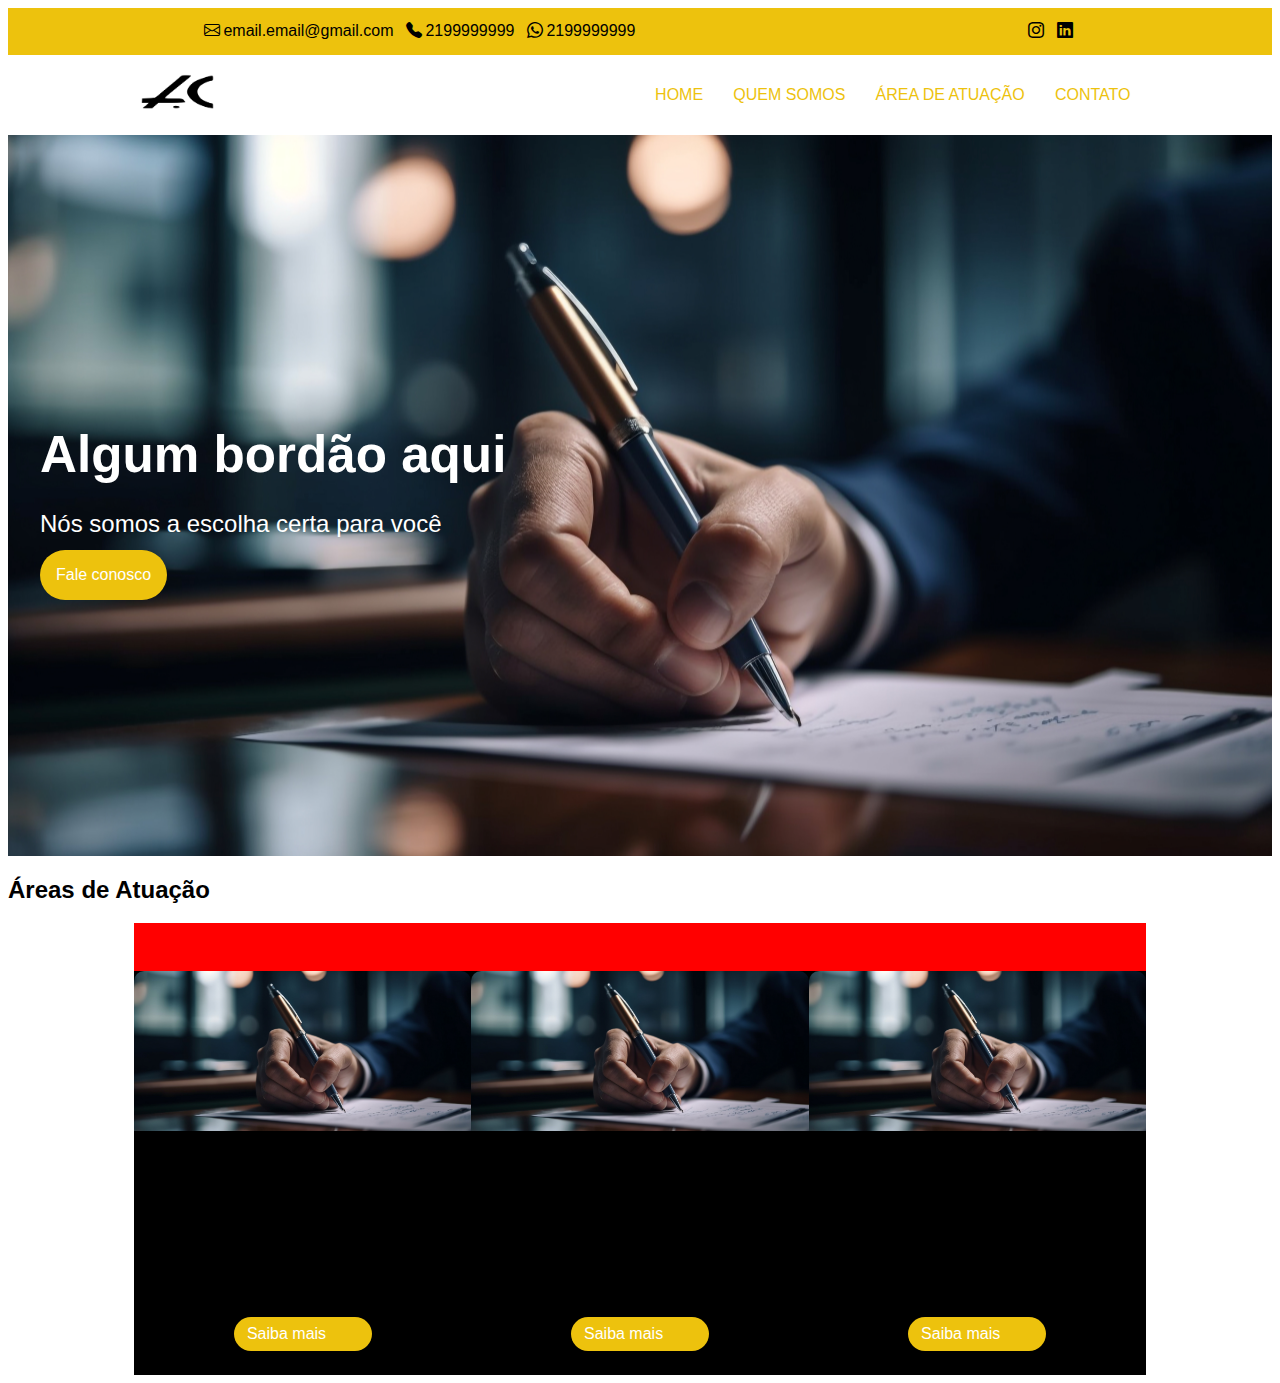
==== index.html @ ac0b1f2a "Parte inicial do projeto" ====
<!DOCTYPE html>
<html lang="pt-br">
<head>
    <meta charset="UTF-8">
    <meta name="viewport" content="width=device-width, initial-scale=1.0">
    <link href="https://cdn.jsdelivr.net/npm/bootstrap@5.3.0-alpha1/dist/css/bootstrap.min.css" rel="stylesheet"
        integrity="sha384-GLhlTQ8iRABdZLl6O3oVMWSktQOp6b7In1Zl3/Jr59b6EGGoI1aFkw7cmDA6j6gD" crossorigin="anonymous">
    <link rel="stylesheet" href="https://cdn.jsdelivr.net/npm/bootstrap-icons@1.10.3/font/bootstrap-icons.css">
    <link rel="shortcut icon" href="imgs/favicon.ico" type="image/x-icon">
    <title></title>
    <link rel="stylesheet" href="style.css">
</head>
<body>
    <div class="simple-contact">
        <ul>
            <li>
                <a href="">
                    <i class="bi bi-envelope"></i>
                    <p>email.email@gmail.com</p>
                </a>
            </li>
            <li>
                <a href="">
                    <i class="bi bi-telephone-fill"></i>
                    <p>2199999999</p>
                </a>
            </li>
            <li>
                <a href="">
                    <i class="bi bi-whatsapp"></i>
                    <p>2199999999</p>
                </a>
            </li>
        </ul>
        <ul>
            <li>
                <a href="">
                    <i class="bi bi-instagram"></i>
                </a>
            </li>
            <li>
                <a href="">
                    <i class="bi bi-linkedin"></i>
                </a>
            </li>
        </ul>
    </div>
    <div class="simple-header">
        <img src="imgs/LOGO ESCRITÓRIO.png.png" alt="">
        <ul>
            <li>
                <a href="">Home</a>
            </li>
            <li>
                <a href="">Quem Somos</a>
            </li>
            <li>
                <a href="">Área de Atuação</a>
            </li>
            <li>
                <a href="">Contato</a>
            </li>
        </ul>
    </div>
    <div class="main-header">
        <div class="main-header-text">
            <h1 class="bordao">Algum bordão aqui</h1>
            <p>Nós somos a escolha certa para você</p>
            <a href="">
                Fale conosco
            </a>
        </div>
    </div>
    <div class="area-atuacao">
        <h2>
            Áreas de Atuação
        </h2>
        <div class="area-atuacao-layout">
            <div class="layout">
                <div class="card-img">

                </div>
                <h3>
                    Título aqui
                </h3>
                <p>
                    Lorem ipsum dolor sit amet consectetur adipisicing elit. 
                    Aut officia laudantium dignissimos itaque non recusandae perferendis magni, 
                    illo similique nihil quasi ducimus eum nesciunt consequatur(...)
                </p>
                <a href="">Saiba mais</a>
            </div>
            <div class="layout">
                <div class="card-img">

                </div>
                <h3>
                    Título aqui
                </h3>
                <p>
                    Lorem ipsum dolor sit amet consectetur adipisicing elit. 
                    Aut officia laudantium dignissimos itaque non recusandae perferendis magni, 
                    illo similique nihil quasi ducimus eum nesciunt consequatur(...)
                </p>
                <a href="">Saiba mais</a>
            </div>
            <div class="layout">
                <div class="card-img">

                </div>
                <h3>
                    Título aqui
                </h3>
                <p>
                    Lorem ipsum dolor sit amet consectetur adipisicing elit. 
                    Aut officia laudantium dignissimos itaque non recusandae perferendis magni, 
                    illo similique nihil quasi ducimus eum nesciunt consequatur(...)
                </p>
                <a href="">Saiba mais</a>
            </div>
        </div>
    </div>
</body>
</html>
---- style.css ----
html, p, ul, li, a{
    padding: 0;
    margin: 0;
    font-family: 'Helvetica Neue', Helvetica, Arial, sans-serif;
}

.simple-contact{
    background-color: #edc20d;
    display: flex;
    justify-content: space-around;
    padding: 0.1em;
    align-items: center;
}

.simple-contact ul{
    display: flex;
    justify-content: space-between;
    padding: 0.5em;
    list-style: none;
}

.simple-contact ul li{
    display: flex;
    padding: 0.3em;
}

.simple-contact ul li a{
    display: flex;
    text-decoration: none;
    color: black;
}

.simple-contact ul li a i{
    margin-right: 0.2em;
    font-size: 1em;
}

.simple-contact ul li a p{
    margin-right: 0.2em;
    font-size: 1em;
}

.simple-header{
    height: 5em;
    display: flex;
    width: 80%;
    justify-content: center;
    margin: auto;
    justify-content: space-between;
    align-items: center;
}

.simple-header img{
    height: 3em;
}

.simple-header ul{
    display: flex;
    width: 50%;
    justify-content: space-around;
    list-style: none;
    align-items: center;
}

.simple-header a{
    text-decoration: none;
    text-transform: uppercase;
    color: #edc20d;
}

.simple-header a:hover{
    color: #b39210;
    transition: 0.8s;
}

.main-header{
    padding-top: 16em;
    padding-bottom: 16em;
    background-image: url('imgs/empresario-focado-assina-documentos-em-reuniao-corporativa-gerada-por-ia.jpg');
    background-size: cover;
    background-repeat: no-repeat;
    background-position: center;
}

.main-header-text{
    margin-left: 2em;
}

.main-header-text .bordao{
    color: #fff;
    font-size: 3.2em;
    margin-bottom: .5em;
}

.main-header-text p{
    margin-bottom: .5em;
    color: #fff;
    font-size: 1.5em;
}

.main-header-text a{ 
    display: inline-block;
    color: #fff;
    font-size: 1em;
    text-decoration: none;
    padding: 1em;
    background-color: #edc20d;
    border-radius: 2em;
}

.main-header-text a:hover{
    background-color: #b39210;
    transition: 0.8s;
}

.area-atuacao-layout{ 
    margin: 0;
    margin: auto;
    width: 80%;
    background-color: red;
    display: flex;
    justify-content: space-between;
}

.layout{
    margin-top: 3em;
    padding-bottom: 1.5em;
    width: 25em;
    background-color: black;
}

.layout h3{
    margin-bottom: .5em;
}

.card-img{
    border-radius: 10px 10px 0 0;
    margin: 0;
    padding-top: 5em;
    padding-bottom: 5em;
    background-image: url('imgs/empresario-focado-assina-documentos-em-reuniao-corporativa-gerada-por-ia.jpg');
    background-size: cover;
    background-repeat: no-repeat;
    background-position: center;
    margin-bottom: 2em;
}

.layout a{
    display: block;
    text-decoration: none;
    color: #fff;
    padding: .5em .8em .5em .8em;
    background-color: #edc20d;
    margin-top: 2em;
    width: 7em;
    margin-left: auto;
    margin-right: auto;
    border-radius: 1.5em;
}

.layout a:hover{
    background-color: #b39210;
    transition: 0.8s;
}
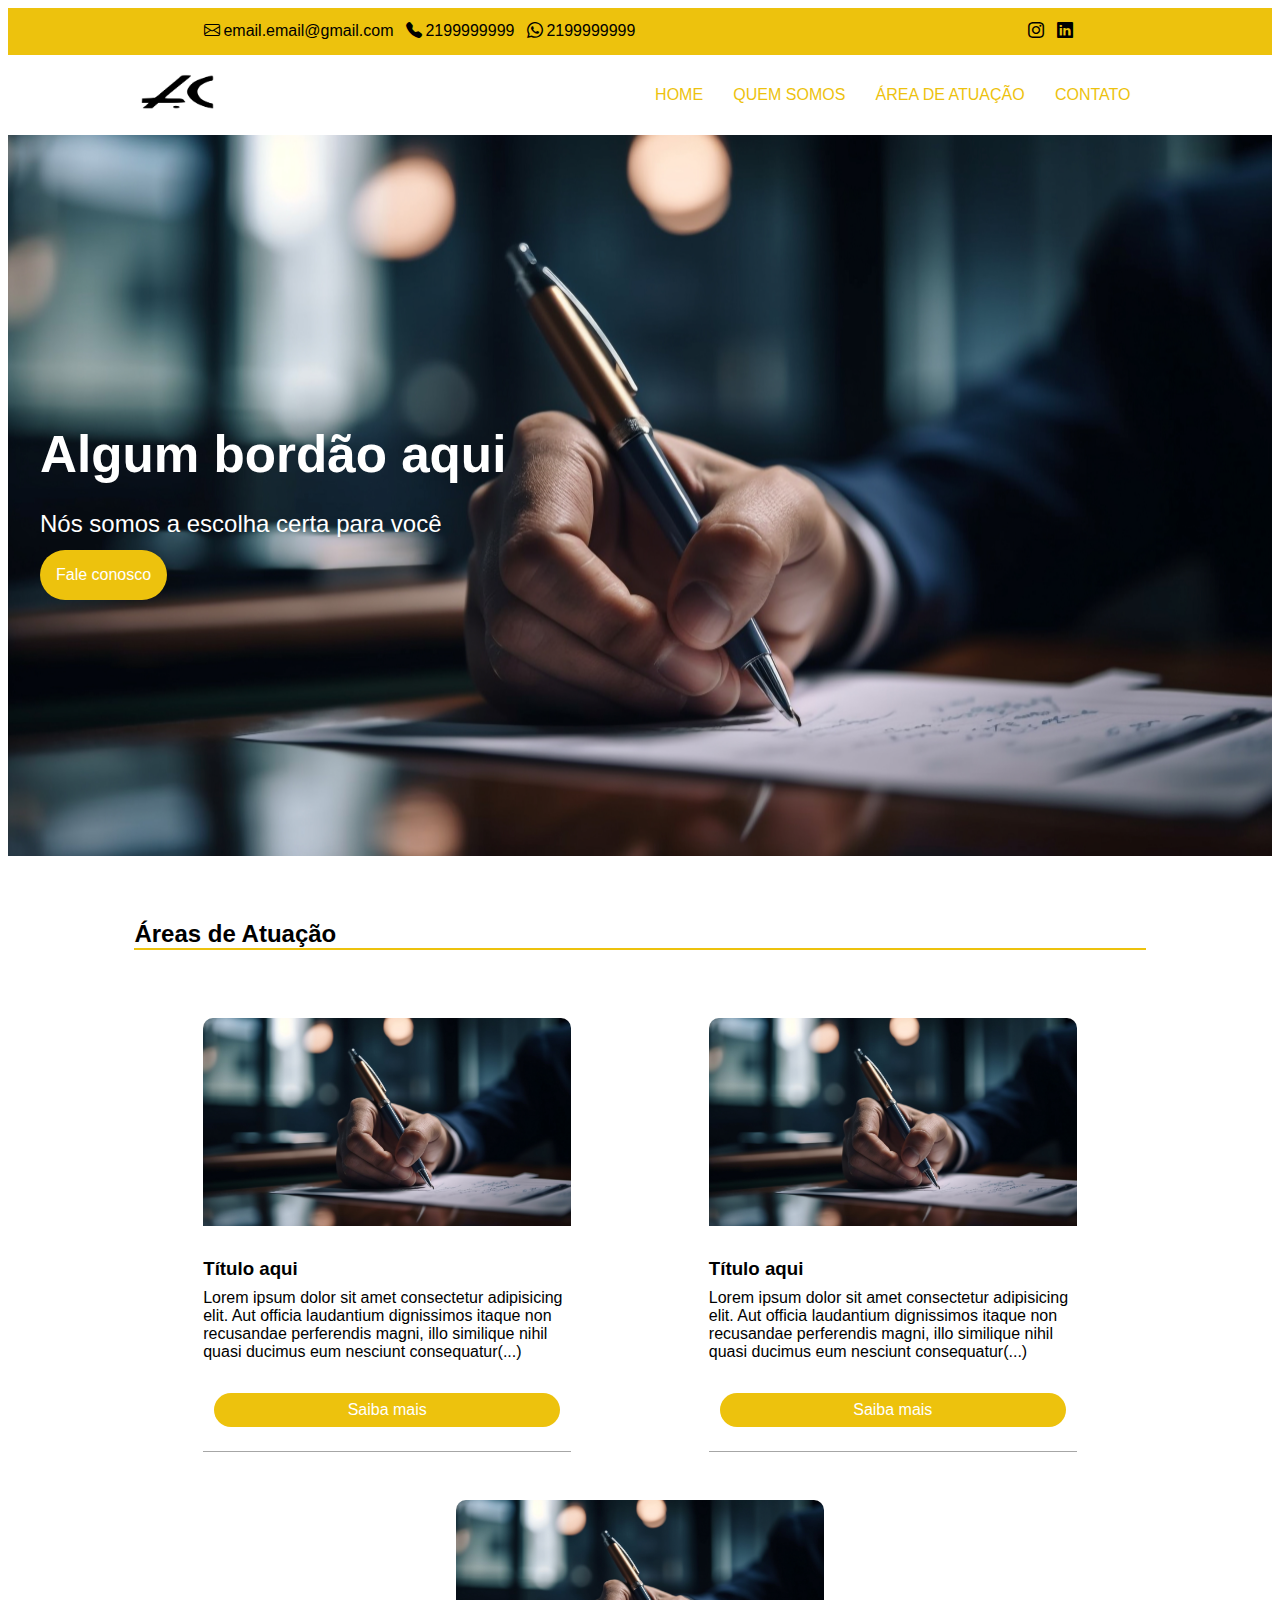
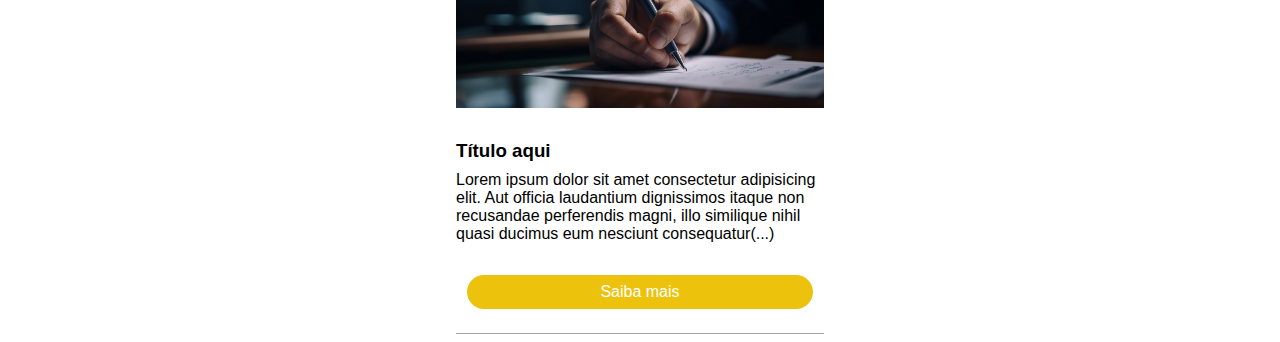
==== commit 089dc1fc: "Área de Atuação iniciada" ====
--- a/index.html
+++ b/index.html
@@ -6,7 +6,7 @@
     <link href="https://cdn.jsdelivr.net/npm/bootstrap@5.3.0-alpha1/dist/css/bootstrap.min.css" rel="stylesheet"
         integrity="sha384-GLhlTQ8iRABdZLl6O3oVMWSktQOp6b7In1Zl3/Jr59b6EGGoI1aFkw7cmDA6j6gD" crossorigin="anonymous">
     <link rel="stylesheet" href="https://cdn.jsdelivr.net/npm/bootstrap-icons@1.10.3/font/bootstrap-icons.css">
-    <link rel="shortcut icon" href="imgs/favicon.ico" type="image/x-icon">
+    <link rel="shortcut icon" href="imgs/LOGO ESCRITÓRIO.png.png" type="image/x-icon">
     <title></title>
     <link rel="stylesheet" href="style.css">
 </head>
--- a/style.css
+++ b/style.css
@@ -113,20 +113,48 @@
     transition: 0.8s;
 }
 
+.area-atuacao{
+    margin-top: 4em;
+}
+
+.area-atuacao{
+    width: 80%;
+    margin-left: auto;
+    margin-right: auto;
+}
+
+.area-atuacao h2{
+
+    margin-left: 0;
+    border-bottom: .1em solid #edc20d;
+}
+
+.linha{
+    padding-top: .2em;
+    margin-left: 9.8em;
+    width: 10em;
+    padding-right: .1em;
+    background-color: #edc20d;
+}
+
 .area-atuacao-layout{ 
     margin: 0;
     margin: auto;
-    width: 80%;
-    background-color: red;
+    width: 100%;
+    /*background-color: red;*/
     display: flex;
     justify-content: space-between;
+    flex-wrap: wrap;
 }
 
 .layout{
+    margin-left: auto;
+    margin-right: auto;
     margin-top: 3em;
     padding-bottom: 1.5em;
-    width: 25em;
-    background-color: black;
+    width: 23em;
+   /* background-color: black;*/
+    border-bottom: .1em solid #a6a6a6;
 }
 
 .layout h3{
@@ -137,7 +165,7 @@
     border-radius: 10px 10px 0 0;
     margin: 0;
     padding-top: 5em;
-    padding-bottom: 5em;
+    padding-bottom: 8em;
     background-image: url('imgs/empresario-focado-assina-documentos-em-reuniao-corporativa-gerada-por-ia.jpg');
     background-size: cover;
     background-repeat: no-repeat;
@@ -146,13 +174,15 @@
 }
 
 .layout a{
+    text-align: center;
+    font-size: 1em;
     display: block;
     text-decoration: none;
     color: #fff;
     padding: .5em .8em .5em .8em;
     background-color: #edc20d;
     margin-top: 2em;
-    width: 7em;
+    width: 20em;
     margin-left: auto;
     margin-right: auto;
     border-radius: 1.5em;
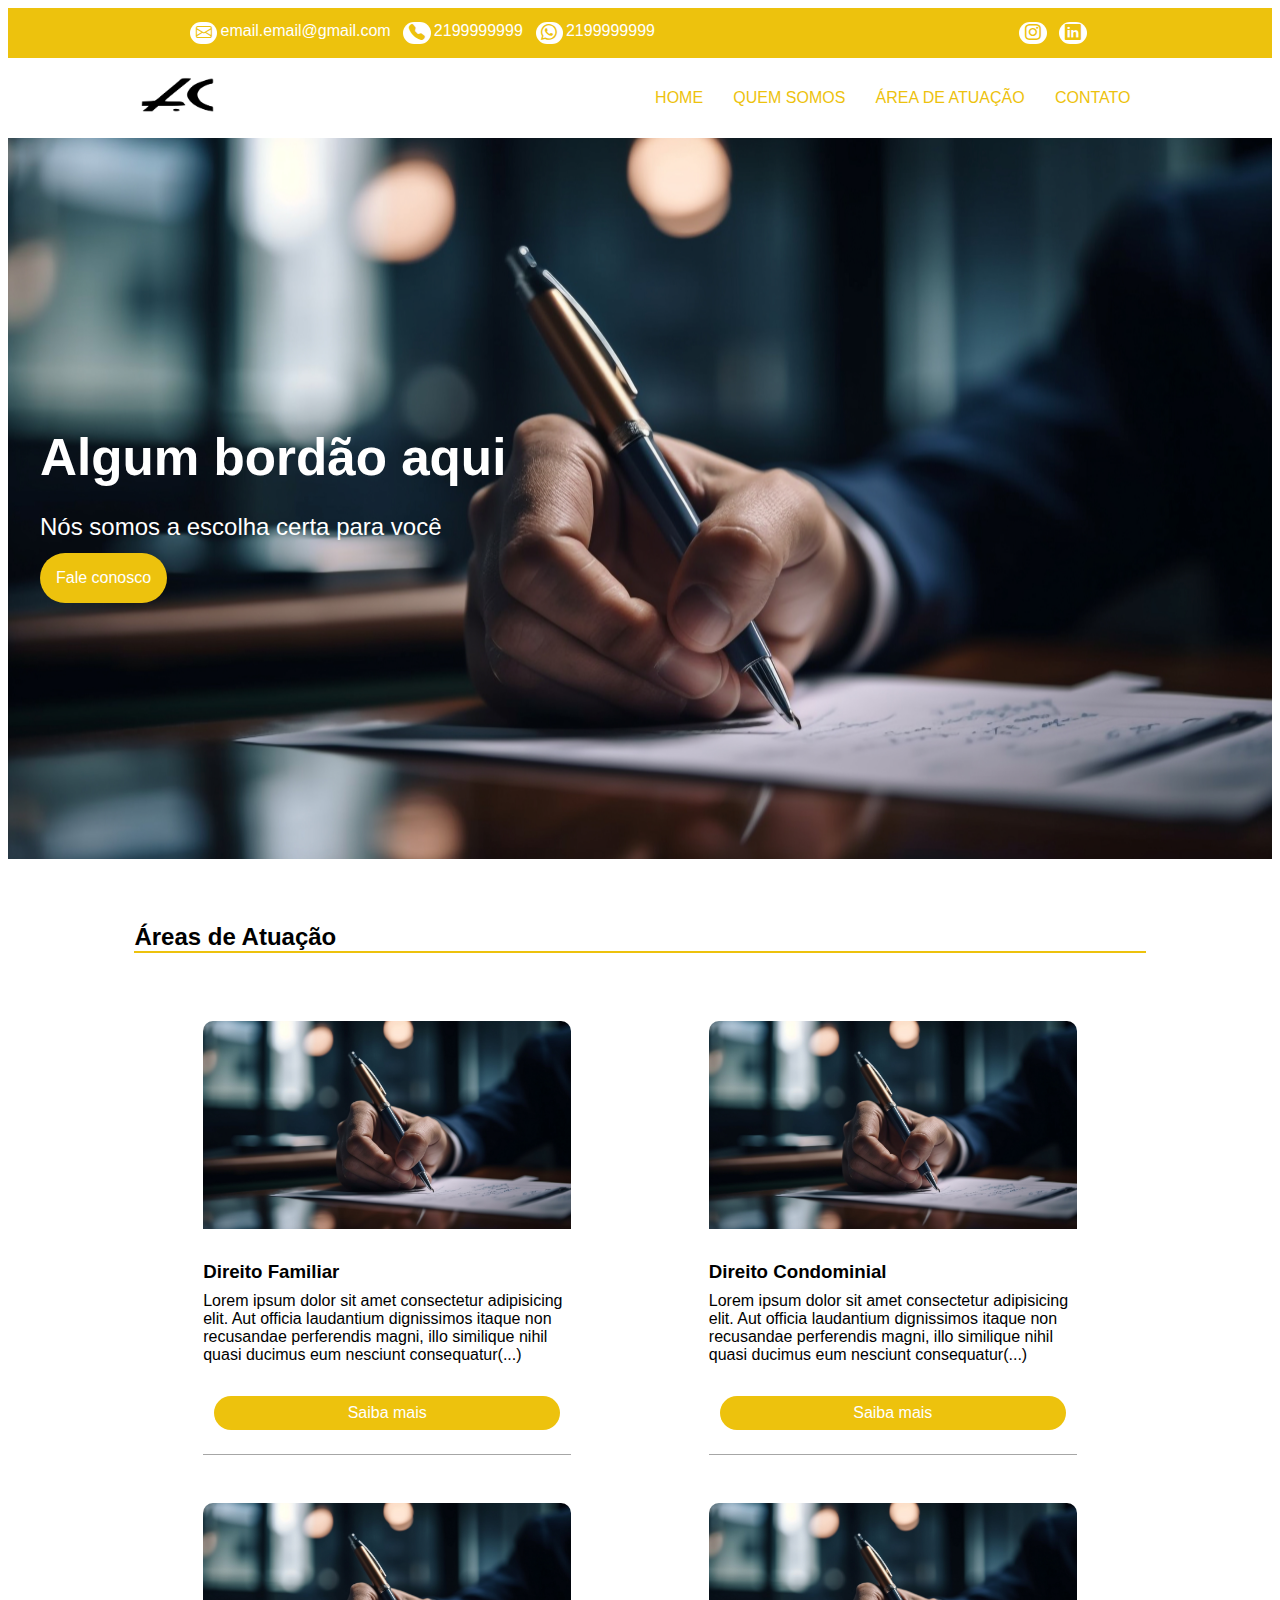
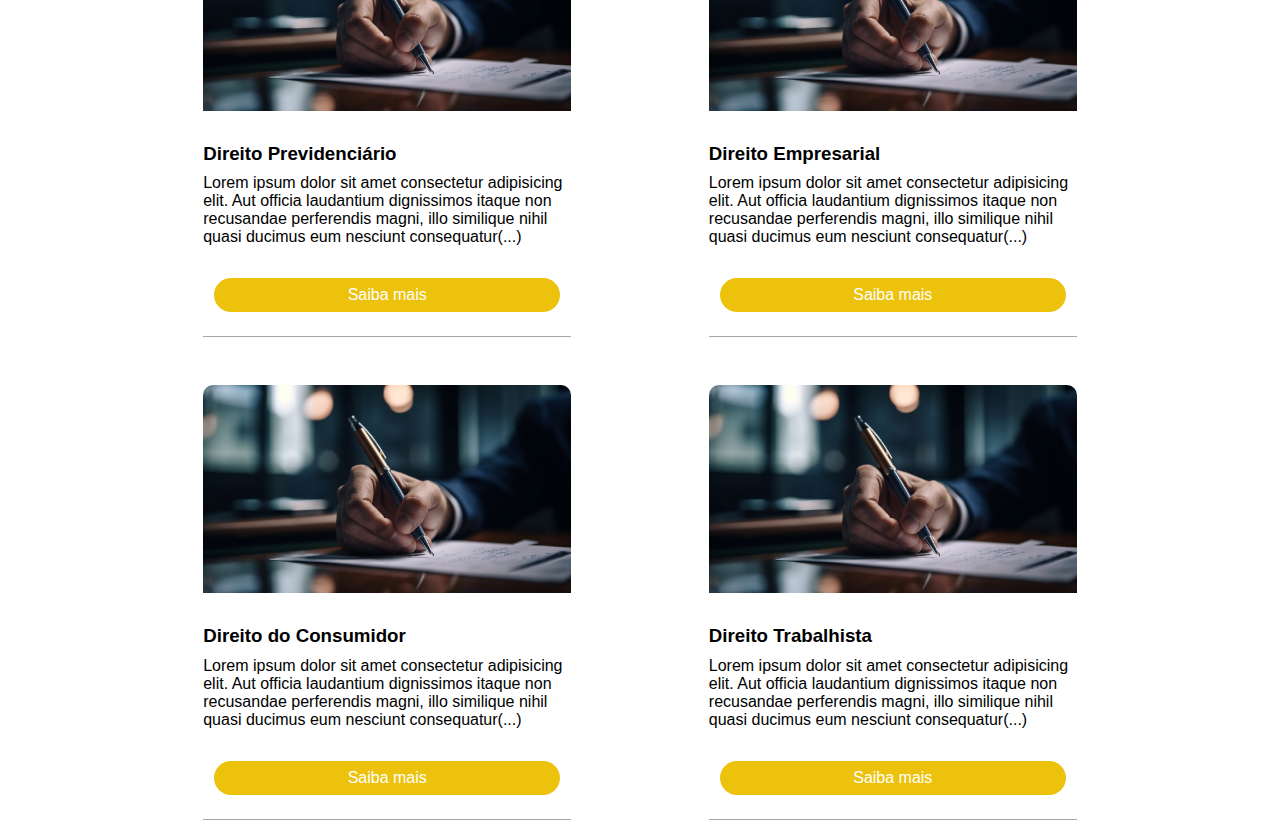
==== commit 11672d6b: "testando ajustes para tela responsiva" ====
--- a/index.html
+++ b/index.html
@@ -20,7 +20,7 @@
                 </a>
             </li>
             <li>
-                <a href="">
+                <a href="tel:5521994935896">
                     <i class="bi bi-telephone-fill"></i>
                     <p>2199999999</p>
                 </a>
@@ -77,48 +77,333 @@
         </h2>
         <div class="area-atuacao-layout">
             <div class="layout">
-                <div class="card-img">
+                <div class="card-img"></div>
+                <h3>Direito Familiar</h3>
+                <p>
+                    Lorem ipsum dolor sit amet consectetur adipisicing elit. 
+                    Aut officia laudantium dignissimos itaque non recusandae perferendis magni, 
+                    illo similique nihil quasi ducimus eum nesciunt consequatur(...)
+                </p>
+                <!-- Transforme o botão em um link -->
+                <a href="#" class="saiba-mais" data-modal="myModal1">Saiba mais</a>
+            </div>
+            <div class="layout">
+                <div class="card-img"></div>
+                <h3>Direito Condominial</h3>
+                <p>
+                    Lorem ipsum dolor sit amet consectetur adipisicing elit. 
+                    Aut officia laudantium dignissimos itaque non recusandae perferendis magni, 
+                    illo similique nihil quasi ducimus eum nesciunt consequatur(...)
+                </p>
+                <!-- Transforme o botão em um link -->
+                <a href="#" class="saiba-mais" data-modal="myModal2">Saiba mais</a>
+            </div>
+            <div class="layout">
+                <div class="card-img"></div>
+                <h3>Direito Previdenciário</h3>
+                <p>
+                    Lorem ipsum dolor sit amet consectetur adipisicing elit. 
+                    Aut officia laudantium dignissimos itaque non recusandae perferendis magni, 
+                    illo similique nihil quasi ducimus eum nesciunt consequatur(...)
+                </p>
+                <!-- Transforme o botão em um link -->
+                <a href="#" class="saiba-mais" data-modal="myModal3">Saiba mais</a>
+            </div>
+            <div class="layout">
+                <div class="card-img"></div>
+                <h3>Direito Empresarial</h3>
+                <p>
+                    Lorem ipsum dolor sit amet consectetur adipisicing elit. 
+                    Aut officia laudantium dignissimos itaque non recusandae perferendis magni, 
+                    illo similique nihil quasi ducimus eum nesciunt consequatur(...)
+                </p>
+                <!-- Transforme o botão em um link -->
+                <a href="#" class="saiba-mais" data-modal="myModal4">Saiba mais</a>
+            </div>
+            <div class="layout">
+                <div class="card-img"></div>
+                <h3>Direito do Consumidor</h3>
+                <p>
+                    Lorem ipsum dolor sit amet consectetur adipisicing elit. 
+                    Aut officia laudantium dignissimos itaque non recusandae perferendis magni, 
+                    illo similique nihil quasi ducimus eum nesciunt consequatur(...)
+                </p>
+                <!-- Transforme o botão em um link -->
+                <a href="#" class="saiba-mais" data-modal="myModal5">Saiba mais</a>
+            </div>
+            <div class="layout">
+                <div class="card-img"></div>
+                <h3>Direito Trabalhista</h3>
+                <p>
+                    Lorem ipsum dolor sit amet consectetur adipisicing elit. 
+                    Aut officia laudantium dignissimos itaque non recusandae perferendis magni, 
+                    illo similique nihil quasi ducimus eum nesciunt consequatur(...)
+                </p>
+                <!-- Transforme o botão em um link -->
+                <a href="#" class="saiba-mais" data-modal="myModal6">Saiba mais</a>
+            </div>
+        </div>
+    </div>
+    
+    <!-- Tela Modal 1 -->
+    <div id="myModal1" class="modal">
+    
+      <!-- Conteúdo da tela modal 1 -->
+      <div class="modal-content">
+        <!-- Adicione o botão de fechar (X) -->
+        <span class="close">&times;</span>
+        <h3>
+            Direito Familiar
+        </h3>
+        <p>
+            A área de atuação do Direito de Família é uma das mais sensíveis e significativas dentro do universo jurídico, 
+            pois lida diretamente com as relações interpessoais mais íntimas e os laços afetivos que constituem a base da sociedade. 
+            Abrangendo questões que envolvem o casamento, união estável, filiação, adoção, guarda de menores, alimentos, 
+            entre outros, o Direito de Família busca regularizar e proteger os direitos e deveres dos indivíduos no âmbito familiar.
+        </p>
+        <p>
+            No centro dessa área do direito estão os princípios de proteção à dignidade humana, à solidariedade familiar e 
+            ao melhor interesse das crianças e adolescentes. Os profissionais que atuam nesse campo enfrentam desafios únicos, 
+            que exigem não apenas conhecimento jurídico, mas também sensibilidade para lidar com questões emocionais e complexas.
+        </p>
+        <p>
+            Entre as principais demandas que chegam aos tribunais de família estão os divórcios e dissoluções de união estável, 
+            onde questões como partilha de bens, guarda dos filhos e pensão alimentícia estão em jogo. Além disso, casos de violência 
+            doméstica, adoção, reconhecimento de paternidade e regulamentação de visitas também são comuns nesse ramo do direito.
+        </p>
+        <p>
+            É importante ressaltar que o Direito de Família está em constante evolução, refletindo as mudanças sociais e 
+            culturais que ocorrem ao longo do tempo. Novos arranjos familiares, como famílias homoafetivas e famílias monoparentais, 
+            têm desafiado as normas tradicionais e exigido uma adaptação das leis e das práticas jurídicas.
+        </p>
+        <p>
+            Em suma, a área de atuação do Direito de Família desempenha um papel crucial na proteção e na promoção dos direitos 
+            fundamentais das pessoas no contexto familiar. Ao garantir o acesso à justiça e buscar soluções equitativas para os 
+            conflitos familiares, contribui para a construção de uma sociedade mais justa, igualitária e solidária.
+        </p>
+      </div>
+    </div>
+    
+    <!-- Tela Modal 2 -->
+    <div id="myModal2" class="modal">
+    
+      <!-- Conteúdo da tela modal 2 -->
+      <div class="modal-content">
+        <!-- Adicione o botão de fechar (X) -->
+        <span class="close">&times;</span>
+        <h3>
+            Direito Condominial
+        </h3>
+        <p>
+            O Direito Condominial é uma área específica do direito que trata das questões relacionadas à administração, convivência e 
+            regulamentação de condomínios, sejam eles residenciais, comerciais ou mistos. Com o crescimento urbano e a verticalização 
+            das cidades, os condomínios se tornaram uma forma comum de moradia e investimento, o que impulsionou a necessidade de uma 
+            legislação específica para regular as relações entre os condôminos e a gestão dos espaços compartilhados.
+        </p>
+        <p>
+            No âmbito do Direito Condominial, são abordadas diversas questões, como a elaboração e interpretação da convenção 
+            condominial e do regimento interno, a realização de assembleias condominiais, a arrecadação e aplicação das taxas 
+            condominiais, a responsabilidade civil pelos danos causados nas áreas comuns, entre outros aspectos relacionados à 
+            vida em condomínio.
+        </p>
+        <p>
+            Um dos principais desafios enfrentados pelos profissionais que atuam nessa área é a mediação de conflitos entre os 
+            condôminos, que podem surgir por divergências quanto à administração do condomínio, ao uso das áreas comuns, à 
+            realização de obras ou mesmo à convivência entre vizinhos. Nesse sentido, a negociação e a busca por soluções consensuais 
+            são ferramentas fundamentais para a resolução pacífica desses conflitos.
+        </p>
+        <p>
+            Além disso, o Direito Condominial também está em constante evolução, acompanhando as mudanças na legislação e na sociedade.
+             Novas tecnologias, como a implementação de sistemas de segurança e automação, têm impactado a gestão condominial,
+              exigindo uma atualização constante por parte dos profissionais da área.
+        </p>
+        <p>
+            Em resumo, o Direito Condominial desempenha um papel essencial na regulação e na harmonização das relações entre os 
+            condôminos, garantindo o bom funcionamento e a preservação dos interesses coletivos nos espaços condominiais. 
+            Ao oferecer suporte jurídico especializado, contribui para a promoção de uma convivência pacífica e colaborativa 
+            dentro dos condomínios, refletindo na qualidade de vida e no bem-estar dos seus moradores.
+        </p>
+      </div>
+    
+    </div>
+    
+    <!-- Tela Modal 3 -->
+    <div id="myModal3" class="modal">
+    
+      <!-- Conteúdo da tela modal 3 -->
+      <div class="modal-content">
+        <!-- Adicione o botão de fechar (X) -->
+        <span class="close">&times;</span>
+        <h3>
+            Direito Previdenciário
+        </h3>
+        <p>
+            A área de atuação do Direito Previdenciário é de suma importância no contexto jurídico, pois visa garantir a proteção 
+            social e o amparo aos trabalhadores em situações de incapacidade laboral, desemprego, doença, invalidez, idade avançada 
+            e outros eventos que impeçam ou reduzam a capacidade de trabalho e de sustento.
+        </p>
+        <p>
+            O sistema previdenciário busca assegurar aos cidadãos uma renda mínima e condições dignas de vida, especialmente 
+            durante períodos de vulnerabilidade. Isso é alcançado por meio de benefícios como aposentadoria por tempo de contribuição, 
+            idade ou por invalidez, pensão por morte, auxílio-doença, salário-maternidade, entre outros.
+        </p>
+        <p>
+            Os profissionais que atuam no Direito Previdenciário têm o papel crucial de orientar e representar os segurados perante o 
+            Instituto Nacional do Seguro Social (INSS) e, quando necessário, nos tribunais, buscando o reconhecimento e a concessão 
+            dos benefícios a que têm direito. Isso pode envolver desde a análise e organização da documentação até a interposição de 
+            recursos e ações judiciais em casos de negativa de benefícios ou revisão de decisões.
+        </p>
+        <p>
+            Além disso, o Direito Previdenciário está em constante evolução, refletindo mudanças na legislação, na jurisprudência e 
+            na própria estrutura socioeconômica do país. Novas demandas e desafios surgem com o envelhecimento da população, as 
+            transformações no mercado de trabalho e as crises econômicas, exigindo uma constante adaptação por parte dos profissionais 
+            da área.
+        </p>
+        <p>
+            Em resumo, o Direito Previdenciário desempenha um papel fundamental na garantia da segurança e da dignidade dos 
+            trabalhadores, assegurando-lhes proteção social em momentos de necessidade. Ao oferecer suporte jurídico especializado, 
+            contribui para a promoção da justiça social e o fortalecimento do Estado de bem-estar, buscando mitigar as desigualdades 
+            e oferecer condições de vida mais dignas e igualitárias para toda a população.
+        </p>
+      </div>
+    
+    </div>
 
-                </div>
-                <h3>
-                    Título aqui
-                </h3>
-                <p>
-                    Lorem ipsum dolor sit amet consectetur adipisicing elit. 
-                    Aut officia laudantium dignissimos itaque non recusandae perferendis magni, 
-                    illo similique nihil quasi ducimus eum nesciunt consequatur(...)
-                </p>
-                <a href="">Saiba mais</a>
-            </div>
-            <div class="layout">
-                <div class="card-img">
+    <div id="myModal4" class="modal">
+    
+        <!-- Conteúdo da tela modal 4 -->
+        <div class="modal-content">
+          <!-- Adicione o botão de fechar (X) -->
+          <span class="close">&times;</span>
+          <h3>
+            Direito Empresarial
+          </h3>
+          <p>
+            A área de atuação empresarial do Direito é uma das mais dinâmicas e estratégicas dentro do universo jurídico, 
+            concentrando-se nas atividades comerciais, corporativas e empresariais. Compreende um conjunto de normas e práticas 
+            que regulam as relações entre empresas, sócios, acionistas, colaboradores e demais agentes envolvidos nas atividades 
+            empresariais.
+          </p>
+          <p>
+            No cerne do Direito Empresarial estão questões relacionadas à constituição, organização e funcionamento das empresas, 
+            bem como à proteção de seus interesses e patrimônio. Isso inclui a elaboração e negociação de contratos comerciais, 
+            a estruturação de sociedades, fusões e aquisições, o direito societário, o direito do consumidor, a propriedade 
+            intelectual, entre outros aspectos essenciais para a condução dos negócios de forma segura e legal.
+          </p>
+          <p>
+            Os profissionais que atuam nessa área, como advogados empresariais e consultores jurídicos, desempenham um papel 
+            fundamental na orientação e na proteção dos interesses das empresas. Isso envolve desde a elaboração de contratos 
+            comerciais e estatutos sociais até a representação em processos judiciais e administrativos relacionados a litígios 
+            comerciais, concorrência desleal, recuperação judicial, entre outros temas.
+          </p>
+          <p>
+            Além disso, o Direito Empresarial está em constante evolução, acompanhando as mudanças na legislação, na economia e na 
+            tecnologia. Novas formas de negócios, como startups e empresas de tecnologia, têm exigido uma adaptação das normas e 
+            práticas jurídicas para atender às necessidades e peculiaridades desses empreendimentos.
+          </p>
+          <p>
+            Em suma, a área de atuação empresarial do Direito desempenha um papel fundamental no desenvolvimento e na sustentabilidade 
+            das empresas, contribuindo para a criação de um ambiente de negócios seguro, transparente e propício ao crescimento 
+            econômico. Ao oferecer suporte jurídico especializado, promove a conformidade legal, a segurança jurídica e a mitigação 
+            de riscos, permitindo que as empresas possam se concentrar em suas atividades principais e alcançar seus objetivos de 
+            forma eficiente e ética.
+          </p>
+        </div>
+      
+      </div>
 
-                </div>
-                <h3>
-                    Título aqui
-                </h3>
-                <p>
-                    Lorem ipsum dolor sit amet consectetur adipisicing elit. 
-                    Aut officia laudantium dignissimos itaque non recusandae perferendis magni, 
-                    illo similique nihil quasi ducimus eum nesciunt consequatur(...)
-                </p>
-                <a href="">Saiba mais</a>
-            </div>
-            <div class="layout">
-                <div class="card-img">
+      <div id="myModal5" class="modal">
+    
+        <!-- Conteúdo da tela modal 5 -->
+        <div class="modal-content">
+          <!-- Adicione o botão de fechar (X) -->
+          <span class="close">&times;</span>
+          <h3>
+            Direito do Consumidor
+          </h3>
+          <p>
+            A área de atuação do Direito do Consumidor é de extrema importância no contexto jurídico, dedicando-se à proteção dos 
+            direitos dos consumidores em suas relações comerciais e contratuais com fornecedores de bens e serviços. Surgiu da 
+            necessidade de equilibrar o poder nas relações de consumo, garantindo que os consumidores estejam em uma posição mais 
+            justa e protegida em relação às empresas e fornecedores.
+          </p>
+          <p>
+            O Direito do Consumidor abrange uma série de normas e regulamentos que visam assegurar a transparência, a segurança e a 
+            qualidade dos produtos e serviços oferecidos no mercado. Isso inclui garantias de produtos, práticas comerciais abusivas,
+             publicidade enganosa, responsabilidade por vícios e defeitos nos produtos, entre outros aspectos que afetam diretamente a
+              experiência do consumidor.
+          </p>
+          <p>
+            Os profissionais que atuam nessa área, como advogados especializados em Direito do Consumidor, têm o papel fundamental de 
+            orientar e representar os consumidores em casos de violação de direitos, seja por meio de ações judiciais individuais ou 
+            coletivas, seja por meio de negociações extrajudiciais com fornecedores.
+          </p>
+          <p>
+            Além disso, o Direito do Consumidor também se preocupa em promover a educação e a conscientização dos consumidores, 
+            capacitando-os a fazer escolhas informadas e a exigir seus direitos quando necessário. Isso é feito por meio de campanhas 
+            educativas, disseminação de informações sobre direitos do consumidor e atuação de órgãos de defesa do consumidor.
+          </p>
+          <p>
+            É importante ressaltar que o Direito do Consumidor está em constante evolução, acompanhando as mudanças no mercado e na 
+            legislação. O avanço da tecnologia, por exemplo, trouxe novos desafios relacionados ao comércio eletrônico e à proteção de 
+            dados dos consumidores, exigindo uma atualização constante das normas e práticas jurídicas nessa área.
+          </p>
+          <p>
+            Em suma, a área de atuação do Direito do Consumidor desempenha um papel fundamental na promoção da justiça e na defesa dos 
+            direitos dos consumidores. Ao oferecer suporte jurídico especializado e promover a conscientização dos consumidores, 
+            contribui para a construção de um mercado mais justo, transparente e equitativo, onde os direitos e interesses dos 
+            consumidores são respeitados e protegidos.
+          </p>
+        </div>
+      
+      </div>
 
-                </div>
-                <h3>
-                    Título aqui
-                </h3>
-                <p>
-                    Lorem ipsum dolor sit amet consectetur adipisicing elit. 
-                    Aut officia laudantium dignissimos itaque non recusandae perferendis magni, 
-                    illo similique nihil quasi ducimus eum nesciunt consequatur(...)
-                </p>
-                <a href="">Saiba mais</a>
-            </div>
+      <div id="myModal6" class="modal">
+    
+        <!-- Conteúdo da tela modal 6 -->
+        <div class="modal-content">
+          <!-- Adicione o botão de fechar (X) -->
+          <span class="close">&times;</span>
+          <h3>
+            Direito Trabalhista
+          </h3>
+          <p>
+            A área de atuação trabalhista do Direito é uma das mais cruciais e sensíveis dentro do campo jurídico, pois lida 
+            diretamente com as relações entre empregadores e empregados, regulando os direitos e deveres de ambas as partes no 
+            contexto do mercado de trabalho.
+          </p>
+          <p>
+            O Direito Trabalhista abrange uma ampla gama de questões, desde a contratação e demissão de funcionários até as condições 
+            de trabalho, remuneração, saúde e segurança ocupacional, jornada de trabalho, férias, licenças e benefícios trabalhistas. 
+            Seu objetivo principal é proteger os direitos dos trabalhadores, garantindo condições dignas e justas de emprego, e 
+            promovendo relações laborais equilibradas e harmoniosas.
+          </p>
+          <p>
+            Profissionais que atuam nessa área, como advogados trabalhistas e consultores jurídicos, desempenham um papel fundamental
+             na defesa dos interesses dos trabalhadores, oferecendo orientação legal e representação em questões como rescisões 
+             contratuais, discriminação no trabalho, assédio moral, não pagamento de salários e outras violações dos direitos 
+             trabalhistas.
+          </p>
+          <p>
+            Por outro lado, também prestam serviços de consultoria e assessoria jurídica para empresas, auxiliando na elaboração de 
+            contratos de trabalho, na implementação de políticas internas de conformidade com a legislação trabalhista, na 
+            prevenção de litígios e na defesa em processos judiciais relacionados a questões trabalhistas.
+          </p>
+          <p>
+            É importante ressaltar que o Direito Trabalhista está em constante evolução, refletindo as mudanças na legislação, na 
+            jurisprudência e nas relações sociais e econômicas. Novas formas de trabalho, como o teletrabalho e a economia 
+            compartilhada, têm gerado novos desafios e exigido uma adaptação das normas e práticas jurídicas para proteger os 
+            direitos dos trabalhadores nesses novos contextos.
+          </p>
+          <p>
+            Em resumo, a área de atuação trabalhista do Direito desempenha um papel fundamental na promoção da justiça social,
+             garantindo o respeito aos direitos humanos e a dignidade dos trabalhadores. Ao oferecer suporte jurídico especializado, 
+             contribui para a construção de relações laborais mais equitativas e para o fortalecimento do Estado de Direito, promovendo
+              o desenvolvimento sustentável e a inclusão social.
+          </p>
         </div>
-    </div>
+      </div>
+
+    <script src="script.js"></script>
 </body>
 </html>--- a/style.css
+++ b/style.css
@@ -27,12 +27,16 @@
 .simple-contact ul li a{
     display: flex;
     text-decoration: none;
-    color: black;
+    color: #fff;
 }
 
 .simple-contact ul li a i{
     margin-right: 0.2em;
     font-size: 1em;
+    color: #edc20d;
+    background-color: #fff;
+    padding: .1em .35em;
+    border-radius: 1em;
 }
 
 .simple-contact ul li a p{
@@ -193,15 +197,81 @@
     transition: 0.8s;
 }
 
-
-
-
-
-
-
-
-
-
-
-
-
+/* Estilo para a tela modal */
+.modal {
+    display: none; /* Por padrão, a tela modal não é exibida */
+    position: fixed; /* Permanece fixo no topo */
+    z-index: 1; /* Deixe a tela modal sobre o resto do conteúdo */
+    left: 0;
+    top: 0;
+    width: 100%; /* Largura total */
+    height: 100%; /* Altura total */
+    overflow: auto; /* Adiciona rolagem se necessário */
+    background-color: rgba(0,0,0,0.4); /* Cor de fundo semi-transparente */
+    padding-top: 3.75em; /* Espaçamento no topo */
+}
+
+/* Estilo para o conteúdo da tela modal */
+.modal-content {
+    background-color: #fefefe; /* Cor de fundo */
+    margin: 5% auto; /* Centralize verticalmente e um pouco para a esquerda */
+    padding: 1.25em;
+    border: 0.0625em solid #888;
+    width: 80%; /* Largura */
+    position: relative; /* Para posicionar o botão de fechar */
+}
+
+.modal-content h3{
+    text-align: center;
+    margin-bottom: 1em;
+}
+
+.modal-content p{
+    text-align: left;
+    margin-bottom: .8em;
+}
+
+/* Estilo para o botão de fechar */
+.close {
+    color: #aaa;
+    position: absolute; /* Posicionamento absoluto em relação ao modal-content */
+    top: 0; /* Distância do topo (ajustar conforme necessário) */
+    right: 0.25em; /* Distância da direita (ajustar conforme necessário) */
+    font-size: 1.75em;
+    font-weight: bold;
+    cursor: pointer;
+}
+
+.close:hover,
+.close:focus {
+    color: red;
+}
+
+
+
+
+
+
+
+
+
+
+@media only screen and (max-width: 61em) {
+    .simple-contact{
+        display: none;
+    }
+
+    .simple-header{
+        flex-direction: column;
+        margin-bottom: 5em;
+    }
+
+    .simple-header ul{
+        display: flex;
+        flex-direction: column;
+        width: 100%;
+        justify-content: space-around;
+        list-style: none;
+        align-items: center;
+    }
+  }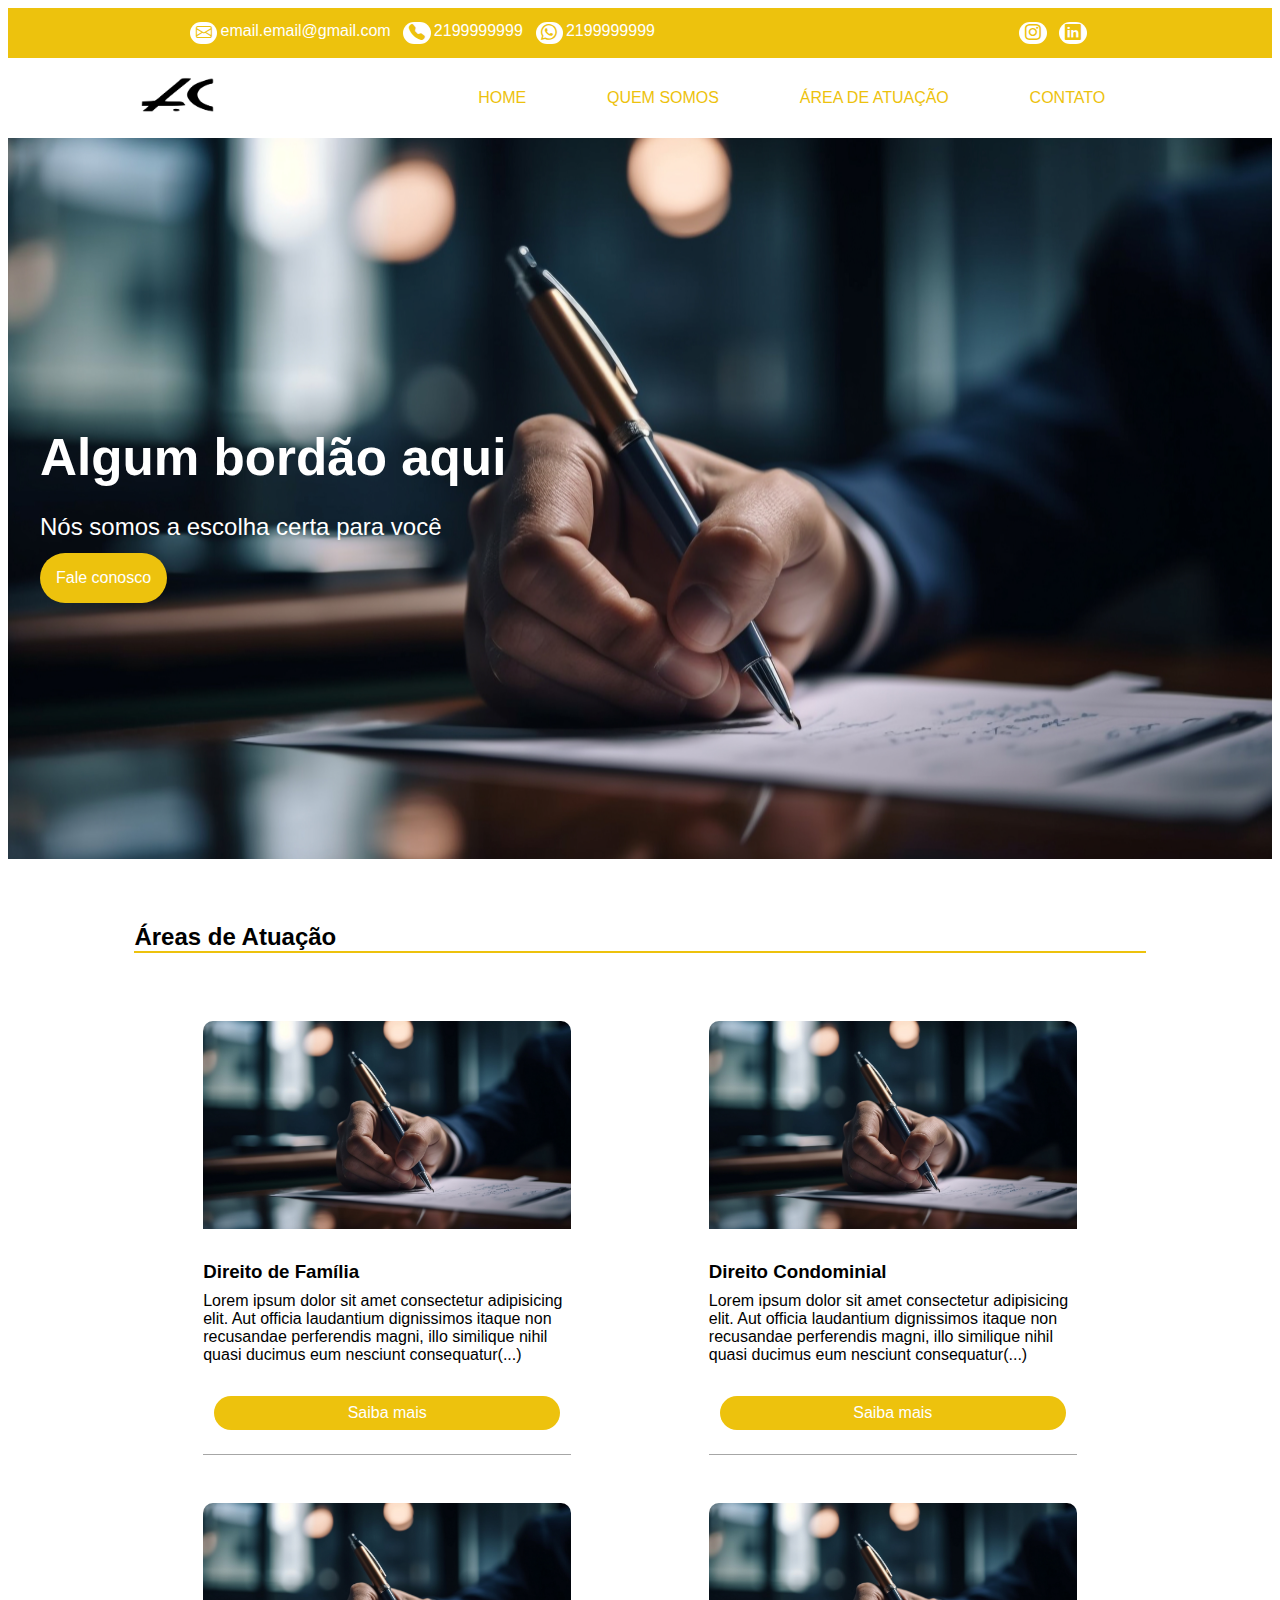
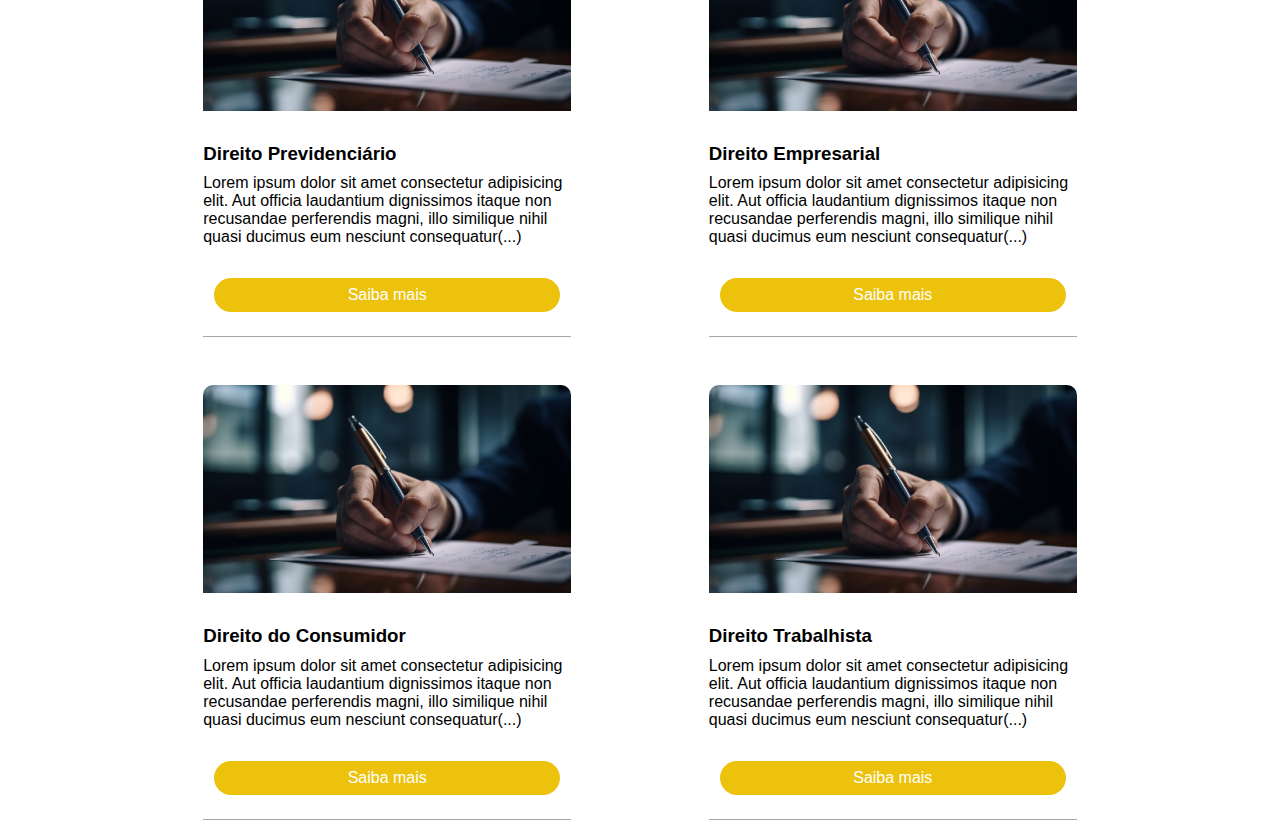
==== commit 0bb05a1a: "Teste de responsividade" ====
--- a/index.html
+++ b/index.html
@@ -78,7 +78,7 @@
         <div class="area-atuacao-layout">
             <div class="layout">
                 <div class="card-img"></div>
-                <h3>Direito Familiar</h3>
+                <h3>Direito de Família</h3>
                 <p>
                     Lorem ipsum dolor sit amet consectetur adipisicing elit. 
                     Aut officia laudantium dignissimos itaque non recusandae perferendis magni, 
--- a/style.css
+++ b/style.css
@@ -60,7 +60,7 @@
 
 .simple-header ul{
     display: flex;
-    width: 50%;
+    width: 70%;
     justify-content: space-around;
     list-style: none;
     align-items: center;
@@ -256,14 +256,14 @@
 
 
 
-@media only screen and (max-width: 61em) {
+@media only screen and (max-width: 48em) {
     .simple-contact{
         display: none;
     }
 
     .simple-header{
         flex-direction: column;
-        margin-bottom: 5em;
+        margin-bottom: 6.5em;
     }
 
     .simple-header ul{
@@ -274,4 +274,23 @@
         list-style: none;
         align-items: center;
     }
+
+    .simple-header ul li{
+        width: 10em;
+    }
+
+    .simple-header ul li a{
+        display: inline-block;
+        color: #fff;
+        margin-top: .5em;
+        background-color: #edc20d;
+        width: 100%;
+        text-align: center;
+        border-radius: 1em;
+    }
+
+    .simple-header ul li a:hover{
+        color: #fff;
+        background-color: #b39210;
+    }
   }